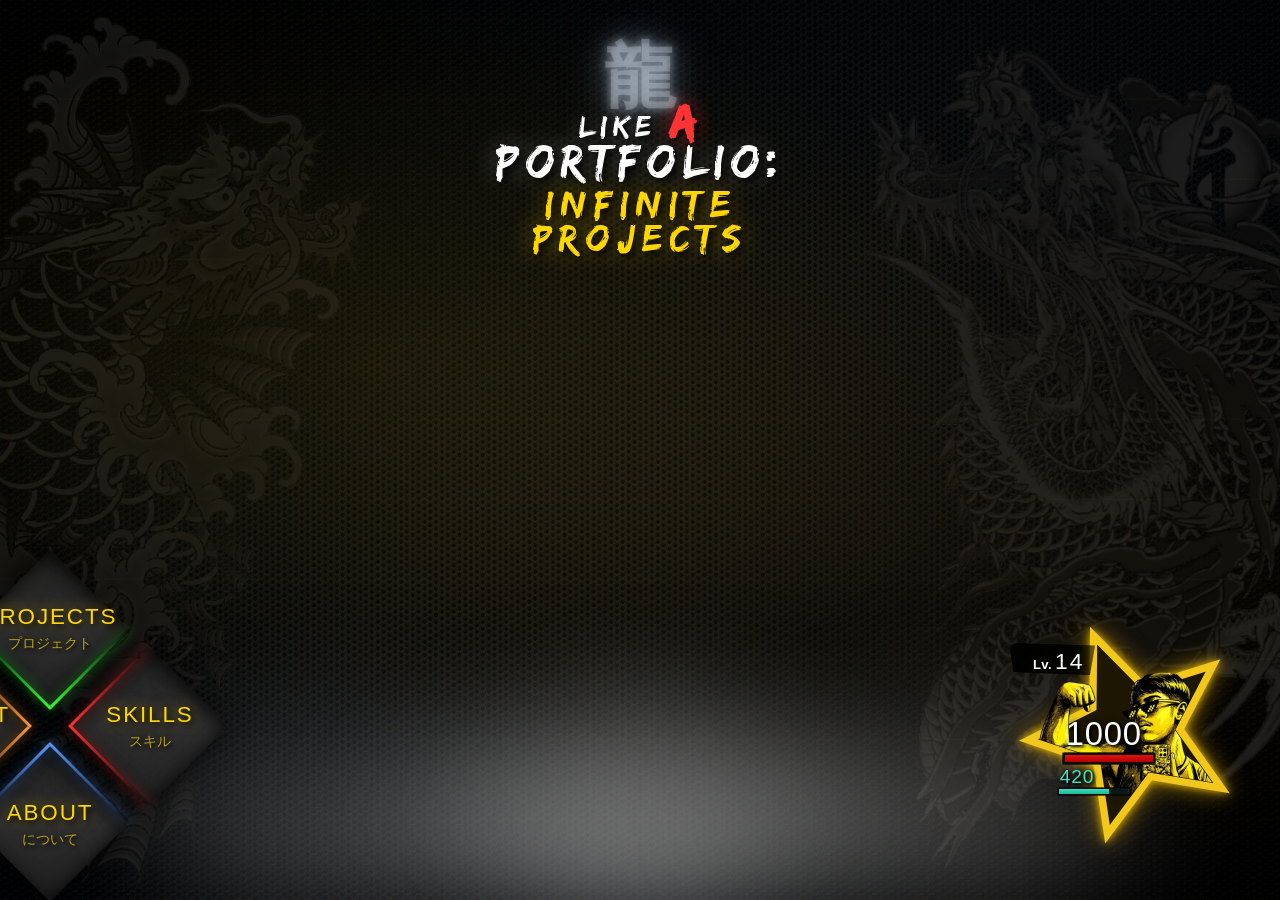
==== homepage.html @ d3d6e256 "added files via upload! mindblowing right?" ====
<!DOCTYPE html>
<html lang="en">
<head>
    <meta charset="UTF-8">
    <meta name="viewport" content="width=device-width, initial-scale=1.0">
    <title>Like A Portfolio: Infinite Projects</title>
    <link rel="stylesheet" href="style.css">
</head>
<body>
    <!-- Animated background elements -->
    <div class="bg-rays"></div>
    <div class="bg-pattern"></div>

    <!-- Subtle fog at the very bottom -->
    <div class="fog-container">
        <div class="fog fog-1"></div>
        <div class="fog fog-2"></div>
        <div class="fog fog-3"></div>
        <div class="fog fog-4"></div>
        <div class="fog fog-5"></div>
    </div>

    <!-- Sparks from top -->
    <div class="sparks-container">
        <div class="spark spark-1"></div>
        <div class="spark spark-2"></div>
        <div class="spark spark-3"></div>
        <div class="spark spark-4"></div>
        <div class="spark spark-5"></div>
        <div class="spark spark-6"></div>
        <div class="spark spark-7"></div>
        <div class="spark spark-8"></div>
    </div>

    <!-- Title at top center with kanji above -->
    <div class="game-title">
        <div class="title-kanji">龍</div>
        <div class="title-main">
            <div class="title-like-line">LIKE <span class="red-a">A</span></div>
            <span class="title-portfolio">PORTFOLIO:</span>
        </div>
        <div class="title-subtitle">
            <span class="title-infinite">INFINITE</span>
            <span class="title-projects">PROJECTS</span>
        </div>
    </div>

    <!-- Character Section - Bottom Right with HP above and MP below -->
    <div class="character-section">
        <!-- Star containing image with HP above and MP below -->
        <div class="character-star-frame">
            <!-- HP section - lower half of star -->
            <div class="hp-section">
                <div class="hp-value">1000</div>
                <div class="hp-bar">
                    <div class="hp-fill"></div>
                </div>
            </div>

            <!-- Black star with yellow glow -->
            <div class="star-bg">★</div>

            <!-- Level tag -->
            <div class="level-badge"><span class="lv">Lv.</span><span class="lv-num">14</span></div>

            <!-- Character image at center of star -->
            <div class="portrait">
                <img src="thegoat.png" alt="Character" class="character-image">
            </div>

            <!-- MP section - under HP -->
            <div class="mp-section">
                <div class="mp-value">420</div>
                <div class="mp-bar">
                    <div class="mp-fill"></div>
                </div>
            </div>
        </div>
    </div>

    <!-- Diamond Menu Buttons - Bottom Left -->
    <nav class="menu-buttons">
        <div class="diamond-grid">
            <!-- Top -->
            <div class="diamond-btn-wrapper top">
                <button class="diamond-btn" data-page="projects">
                    <div class="diamond-shape"></div>
                    <div class="btn-content">
                        <span class="btn-text-en">PROJECTS</span>
                        <span class="btn-text-jp">プロジェクト</span>
                    </div>
                </button>
            </div>

            <!-- Left -->
            <div class="diamond-btn-wrapper left">
                <button class="diamond-btn" data-page="contact">
                    <div class="diamond-shape"></div>
                    <div class="btn-content">
                        <span class="btn-text-en">CONTACT</span>
                        <span class="btn-text-jp">連絡</span>
                    </div>
                </button>
            </div>

            <!-- Right -->
            <div class="diamond-btn-wrapper right">
                <button class="diamond-btn" data-page="skills">
                    <div class="diamond-shape"></div>
                    <div class="btn-content">
                        <span class="btn-text-en">SKILLS</span>
                        <span class="btn-text-jp">スキル</span>
                    </div>
                </button>
            </div>

            <!-- Bottom -->
            <div class="diamond-btn-wrapper bottom">
                <button class="diamond-btn" data-page="about">
                    <div class="diamond-shape"></div>
                    <div class="btn-content">
                        <span class="btn-text-en">ABOUT</span>
                        <span class="btn-text-jp">について</span>
                    </div>
                </button>
            </div>
        </div>
    </nav>

    <script src="script.js"></script>
    <script src="nav.js"></script>
</body>
</html>
---- style.css ----
@font-face {
    font-family: 'Edo SZ';
    src: url('edosz.ttf') format('truetype');
    font-weight: normal;
    font-style: normal;
}

* {
    margin: 0;
    padding: 0;
    box-sizing: border-box;
}

body {
    font-family: 'Impact', sans-serif;
    background: #000000;
    min-height: 100vh;
    overflow: hidden;
    position: relative;
}

/* Dragon background - moved down */
body::before {
    content: '';
    position: fixed;
    top: 0;
    left: 0;
    width: 100vw;
    height: 100vh;
    background-image: url('dragonfish.jpg');
    background-size: cover; /* Ensures it fills the screen without squishing */
    background-position: center;
    background-repeat: no-repeat;
    opacity: 0.40;
    z-index: 0;
    pointer-events: none;
}

/* Background Effects */
.bg-rays {
    position: fixed;
    top: 0;
    left: 0;
    width: 100%;
    height: 100%;
    background:
        radial-gradient(ellipse at 30% 40%, rgba(255, 215, 0, 0.08) 0%, transparent 50%),
        radial-gradient(ellipse at 70% 60%, rgba(218, 165, 32, 0.06) 0%, transparent 50%);
    animation: subtleGlow 6s ease-in-out infinite;
    z-index: 0;
}

@keyframes subtleGlow {
    0%, 100% { opacity: 0.4; }
    50% { opacity: 0.7; }
}

.bg-pattern {
    position: fixed;
    top: 0;
    left: 0;
    width: 100%;
    height: 100%;
    background-image:
        repeating-linear-gradient(
            0deg,
            rgba(255, 215, 0, 0.02) 0px,
            transparent 2px,
            transparent 80px
        );
    pointer-events: none;
    z-index: 1;
}

/* Thicker fog at the very bottom */
.fog-container {
    position: fixed;
    bottom: 0;
    left: 0;
    width: 100%;
    height: 180px;
    pointer-events: none;
    z-index: 2;
    overflow: visible;
}

.fog {
    position: absolute;
    bottom: 0;
    width: 500px;
    height: 240px;
    background: radial-gradient(ellipse at center bottom, rgba(200, 200, 200, 0.36) 0%, rgba(180, 180, 180, 0.22) 40%, transparent 72%);
    border-radius: 50%;
    filter: blur(50px);
    animation: fogFloat 12s ease-in-out infinite;
}

.fog-1 {
    left: 5%;
    animation-delay: 0s;
    width: 550px;
}

.fog-2 {
    left: 25%;
    animation-delay: 2s;
    width: 500px;
}

.fog-3 {
    left: 50%;
    transform: translateX(-50%);
    animation-delay: 1s;
    width: 600px;
}

.fog-4 {
    right: 25%;
    animation-delay: 3s;
    width: 520px;
}

.fog-5 {
    right: 5%;
    animation-delay: 1.5s;
    width: 540px;
}

@keyframes fogFloat {
    0%, 100% {
        transform: translateX(0) translateY(0) scale(1);
        opacity: 0.75;
    }
    50% {
        transform: translateX(20px) translateY(-10px) scale(1.05);
        opacity: 0.95;
    }
}

/* Sparks from top */
.sparks-container {
    position: fixed;
    top: 0;
    left: 0;
    width: 100%;
    height: 100%;
    pointer-events: none;
    z-index: 3;
    overflow: hidden;
}

.spark {
    position: absolute;
    width: 3px;
    height: 3px;
    background: #FFD700;
    border-radius: 50%;
    box-shadow: 0 0 8px #FFD700, 0 0 12px #FFD700;
    animation: sparkFall 4s linear infinite;
    opacity: 0;
}

.spark-1 { left: 10%; animation-delay: 0s; }
.spark-2 { left: 25%; animation-delay: 0.5s; }
.spark-3 { left: 40%; animation-delay: 1s; }
.spark-4 { left: 55%; animation-delay: 1.5s; }
.spark-5 { left: 70%; animation-delay: 0.8s; }
.spark-6 { left: 85%; animation-delay: 1.2s; }
.spark-7 { left: 15%; animation-delay: 2s; }
.spark-8 { left: 90%; animation-delay: 2.5s; }

@keyframes sparkFall {
    0% {
        top: -20px;
        opacity: 1;
        transform: translateX(0);
    }
    100% {
        top: 100%;
        opacity: 0;
        transform: translateX(30px);
    }
}

/* Title - Top Center - Smaller size */
.game-title {
    position: fixed;
    top: 40px;
    left: 50%;
    transform: translateX(-50%);
    text-align: center;
    z-index: 10;
    display: flex;
    flex-direction: column;
    align-items: center;
}

.title-kanji {
    font-family: 'Edo SZ', 'Impact', sans-serif;
    font-size: 4.5rem;
    color: rgba(240, 248, 255, 0.24);
    text-shadow:
        0 0 10px rgba(220, 235, 255, 0.5),
        0 0 28px rgba(200, 225, 255, 0.35),
        0 0 60px rgba(180, 210, 255, 0.2);
    font-weight: 900;
    margin-bottom: -0.8rem;
    line-height: 1;
    animation: tubeFlicker 7s linear infinite;
}

/* Faint fluorescent-tube flicker: steady glow with a few quick stutters per cycle */
@keyframes tubeFlicker {
    0%, 30%, 32%, 36%, 68%, 70%, 72%, 100% {
        color: rgba(240, 248, 255, 0.24);
        text-shadow:
            0 0 10px rgba(220, 235, 255, 0.5),
            0 0 28px rgba(200, 225, 255, 0.35),
            0 0 60px rgba(180, 210, 255, 0.2);
    }
    31%, 33%, 69% {
        color: rgba(240, 248, 255, 0.08);
        text-shadow:
            0 0 3px rgba(220, 235, 255, 0.1),
            0 0 8px rgba(200, 225, 255, 0.05),
            0 0 16px rgba(180, 210, 255, 0.03);
    }
    34%, 71% {
        color: rgba(240, 248, 255, 0.16);
        text-shadow:
            0 0 6px rgba(220, 235, 255, 0.3),
            0 0 16px rgba(200, 225, 255, 0.2),
            0 0 32px rgba(180, 210, 255, 0.1);
    }
}

@media (prefers-reduced-motion: reduce) {
    .title-kanji {
        animation: none;
    }
}

.title-main {
    display: flex;
    flex-direction: column;
    align-items: center;
    position: relative;
    z-index: 1;
}

.title-like-line {
    font-family: 'Edo SZ', 'Impact', sans-serif;
    font-size: 2rem;
    font-weight: 400;
    color: #ffffff;
    letter-spacing: 0.3rem;
    text-shadow:
        3px 3px 6px rgba(0, 0, 0, 1),
        0 0 20px rgba(255, 255, 255, 0.3);
    text-transform: uppercase;
    line-height: 1;
}

/* The "A" in "LIKE A" - RED and BIGGER */
.title-like-line .red-a {
    color: #ff3333;
    font-size: 2.8rem;
    text-shadow:
        3px 3px 6px rgba(0, 0, 0, 1),
        0 0 20px rgba(255, 51, 51, 0.6);
    font-weight: 900;
}

.title-portfolio {
    font-family: 'Edo SZ', 'Impact', sans-serif;
    font-size: 3rem;
    font-weight: 400;
    color: #ffffff;
    letter-spacing: 0.35rem;
    text-shadow:
        4px 4px 8px rgba(0, 0, 0, 1),
        0 0 25px rgba(255, 255, 255, 0.3);
    text-transform: uppercase;
    line-height: 0.85;
    margin-top: -0.2rem;
}

.title-subtitle {
    display: flex;
    flex-direction: column;
    align-items: center;
    margin-top: 0.3rem;
    position: relative;
    z-index: 1;
}

/* INFINITE PROJECTS in yellow */
.title-infinite,
.title-projects {
    font-family: 'Edo SZ', 'Impact', sans-serif;
    font-size: 2.5rem;
    font-weight: 400;
    color: #FFD700;
    letter-spacing: 0.4rem;
    text-shadow:
        4px 4px 8px rgba(0, 0, 0, 1),
        0 0 25px rgba(255, 215, 0, 0.5);
    text-transform: uppercase;
    line-height: 0.85;
}

/* Character Section - Bottom Right */
.character-section {
    position: fixed;
    bottom: 50px;   /* raise / lower the whole star + portrait with this one number */
    right: 60px;
    z-index: 5;
}

/* Star frame. Everything inside is positioned in % of this box (or scales with --s), so it
   resizes as one unit. The star itself spans roughly x 8-92%, y 7-93% of the frame. */
.character-star-frame {
    --s: 1;      /* overall size of the star + everything on it (1 = 230px) */
    --hp-h: max(8px, calc(11px * var(--s)));
    --mp-h: max(5px, calc(6.5px * var(--s)));
    width: calc(230px * var(--s));
    height: calc(230px * var(--s));
    position: relative;
    z-index: 1;
}

/* Star: tilted ~22deg counter-clockwise like the reference, drawn as an SVG with a real stroke
   (uniform gold outline, dark fill). Glow is a drop-shadow. font-size:0 hides the ★ in the HTML. */
.star-bg {
    position: absolute;
    inset: 0;
    font-size: 0;
    color: transparent;
    z-index: 0;
    background: url("data:image/svg+xml,%3Csvg xmlns='http://www.w3.org/2000/svg' viewBox='0 0 100 100'%3E%3Cpolygon points='36.35,6.82 58.36,29.15 88.27,19.76 73.83,47.59 92,73.14 61.07,68.01 42.39,93.18 37.71,62.18 8,52.19 36.03,38.17' fill='%230d0904' fill-opacity='0.92' stroke='%23f2c81c' stroke-width='3.2' stroke-linejoin='miter' stroke-miterlimit='10'/%3E%3C/svg%3E") center / 100% 100% no-repeat;
    filter:
        drop-shadow(0 0 4px rgba(255, 204, 0, 0.9))
        drop-shadow(0 0 12px rgba(255, 190, 0, 0.5));
}

/* Portrait window. It covers the whole star frame and is cut to the star's lower outline
   (the polygon follows the star's edge, pulled in a touch so the gold outline stays visible),
   but it is OPEN AT THE TOP - so the head / fist can rise above the star like in the reference.
   To tweak the cut, edit the percentages in clip-path (x% y%, frame-relative). */
.portrait {
    position: absolute;
    inset: 0;
    z-index: 2;
    clip-path: polygon(12.94% -40%, 84.48% -40%, 84.48% 22.94%, 71.61% 47.75%, 87.8% 70.52%, 60.24% 65.95%, 43.59% 88.38%, 39.42% 60.75%, 12.94% 51.85%);
}

/* The character image itself is a transparent cutout. Move/resize it with left, top and width -
   the height follows the image's own shape. */
.character-image {
    position: absolute;
    left: 12%;
    top: 17%;
    width: 88%;
    height: auto;
}

/* Level tag - dark brush-stroke banner just off the star's upper-left (clear of the fist) */
.level-badge {
    position: absolute;
    left: 0%;
    top: 10%;
    width: 37%;
    height: 14%;
    min-height: calc(24px * var(--s));
    display: flex;
    align-items: baseline;
    justify-content: flex-start;
    gap: 3px;
    padding: calc(5px * var(--s)) 0 0 10%;
    background: linear-gradient(to right, rgba(0, 0, 0, 0.92) 0%, rgba(0, 0, 0, 0.88) 75%, rgba(0, 0, 0, 0.55) 100%);
    clip-path: polygon(0 14%, 6% 0, 100% 8%, 94% 100%, 4% 90%);
    color: #ffffff;
    font-family: 'Segoe UI', Arial, sans-serif;
    z-index: 3;
}

.level-badge .lv {
    font-size: calc(0.82rem * var(--s));
    font-weight: 800;
    letter-spacing: 0.02rem;
}

.level-badge .lv-num {
    font-size: calc(1.42rem * var(--s));
    font-weight: 300;
    letter-spacing: calc(0.14rem * var(--s));
}

/* HP section - left-aligned column in the star's lower half */
.hp-section {
    position: absolute;
    left: 22.9%;
    bottom: calc(100% - 57.8% - var(--hp-h));
    width: 40%;
    z-index: 3;
    display: flex;
    flex-direction: column;
    align-items: flex-start;
}

/* HP value - big white number over the star's lower body */
.hp-value {
    font-family: 'Impact', sans-serif;
    font-size: calc(2.05rem * var(--s));
    line-height: 1;
    color: #ffffff;
    text-shadow: 2px 2px 3px rgba(0, 0, 0, 1), 0 0 6px rgba(0, 0, 0, 0.9);
    letter-spacing: 0.05rem;
    padding-left: 3px;
    margin-bottom: 2px;
}

/* HP bar - flat red, gray track, dark outline */
.hp-bar {
    width: 100%;
    height: var(--hp-h);
    background: #55575a;
    border: 2px solid #0b0b0b;
    border-radius: 1px;
    position: relative;
    overflow: hidden;
    box-shadow: 0 0 0 1px rgba(0, 0, 0, 0.6);
}

.hp-fill {
    position: absolute;
    top: 0;
    left: 0;
    height: 100%;
    width: 100%;
    background: linear-gradient(to bottom, #e01212 0%, #b40000 100%);
}

/* MP section - directly under the HP bar */
.mp-section {
    position: absolute;
    left: 20.8%;
    top: calc(57.8% + var(--hp-h) + 3px);
    width: 32%;
    z-index: 3;
    display: flex;
    flex-direction: column;
    align-items: flex-start;
    gap: 2px;
}

/* MP value - teal */
.mp-value {
    font-family: 'Impact', sans-serif;
    font-size: calc(1.2rem * var(--s));
    line-height: 1;
    color: #3fe3c3;
    text-shadow: 2px 2px 3px rgba(0, 0, 0, 1), 0 0 5px rgba(0, 0, 0, 0.9);
    letter-spacing: 0.05rem;
    padding-left: 2px;
}

/* MP bar - teal, thin */
.mp-bar {
    width: 100%;
    height: var(--mp-h);
    background: rgba(10, 30, 28, 0.85);
    border: 1px solid #0b0b0b;
    border-radius: 1px;
    position: relative;
    overflow: hidden;
    box-shadow: 0 0 0 1px rgba(0, 0, 0, 0.6);
}

.mp-fill {
    position: absolute;
    top: 0;
    left: 0;
    height: 100%;
    width: 70%;
    background: linear-gradient(to bottom, #35dcbc 0%, #21b79c 100%);
}

/* Diamond Buttons - moved more to the left, TWO gradient borders per button */
.menu-buttons {
    position: fixed;
    bottom: 20%;
    left: 50%;
    transform: translateX(-50%) translateY(20%);
    z-index: 5;
}

.diamond-grid {
    position: relative;
    width: 360px;
    height: 360px;
}

/* The wrapper and button boxes are squares, so neighbouring boxes overlap near the middle.
   pointer-events: none on them + auto on .diamond-shape means only the diamond itself is clickable. */
.diamond-btn-wrapper {
    position: absolute;
    pointer-events: none;
}

.diamond-btn-wrapper:hover {
    z-index: 2;
}

.diamond-btn-wrapper.top {
    top: 0;
    left: 50%;
    transform: translateX(-50%);
}

.diamond-btn-wrapper.left {
    top: 50%;
    left: 0;
    transform: translateY(-50%);
}

.diamond-btn-wrapper.right {
    top: 50%;
    right: 0;
    transform: translateY(-50%);
}

.diamond-btn-wrapper.bottom {
    bottom: 0;
    left: 50%;
    transform: translateX(-50%);
}

.diamond-btn {
    position: relative;
    width: 150px;
    height: 150px;
    background: transparent;
    border: none;
    padding: 0;
    pointer-events: none;
}

/* Base diamond - using ::after and ::before for two gradient borders */
.diamond-shape {
    position: absolute;
    top: 50%;
    left: 50%;
    transform: translate(-50%, -50%) rotate(45deg);
    width: 120px;
    height: 120px;
    background: linear-gradient(135deg,
        rgba(35, 35, 35, 0.85) 0%,
        rgba(50, 50, 50, 0.90) 50%,
        rgba(35, 35, 35, 0.85) 100%
    );
    box-shadow:
        inset 0 4px 20px rgba(0, 0, 0, 0.8),
        0 6px 25px rgba(0, 0, 0, 0.7);
    transition: all 0.3s ease;
    border: none;
    pointer-events: auto;
    cursor: pointer;
}

/* Top button - GREEN, bottom vertex faces center: BOTTOM + RIGHT edges (pre-rotation), bright at bottom-right corner */
.diamond-btn-wrapper.top .diamond-shape::after {
    content: '';
    position: absolute;
    bottom: -3px;
    left: 0;
    width: calc(100% + 3px);
    height: 3px;
    background: linear-gradient(to left, #33ff33 0%, rgba(51, 255, 51, 0.5) 50%, transparent 100%);
    box-shadow: 0 0 12px rgba(51, 255, 51, 0.6);
}

.diamond-btn-wrapper.top .diamond-shape::before {
    content: '';
    position: absolute;
    right: -3px;
    top: 0;
    width: 3px;
    height: 100%;
    background: linear-gradient(to top, #33ff33 0%, rgba(51, 255, 51, 0.5) 50%, transparent 100%);
    box-shadow: 0 0 12px rgba(51, 255, 51, 0.6);
}

/* Left button - ORANGE, right vertex faces center: RIGHT + TOP edges (pre-rotation), bright at top-right corner */
.diamond-btn-wrapper.left .diamond-shape::after {
    content: '';
    position: absolute;
    right: -3px;
    top: 0;
    width: 3px;
    height: 100%;
    background: linear-gradient(to bottom, #ff9933 0%, rgba(255, 153, 51, 0.5) 50%, transparent 100%);
    box-shadow: 0 0 12px rgba(255, 153, 51, 0.6);
}

.diamond-btn-wrapper.left .diamond-shape::before {
    content: '';
    position: absolute;
    top: -3px;
    left: 0;
    width: calc(100% + 3px);
    height: 3px;
    background: linear-gradient(to left, #ff9933 0%, rgba(255, 153, 51, 0.5) 50%, transparent 100%);
    box-shadow: 0 0 12px rgba(255, 153, 51, 0.6);
}

/* Right button - RED, left vertex faces center: LEFT + BOTTOM edges (pre-rotation), bright at bottom-left corner */
.diamond-btn-wrapper.right .diamond-shape::after {
    content: '';
    position: absolute;
    left: -3px;
    top: 0;
    width: 3px;
    height: 100%;
    background: linear-gradient(to top, #ff3333 0%, rgba(255, 51, 51, 0.5) 50%, transparent 100%);
    box-shadow: 0 0 12px rgba(255, 51, 51, 0.6);
}

.diamond-btn-wrapper.right .diamond-shape::before {
    content: '';
    position: absolute;
    bottom: -3px;
    left: -3px;
    width: calc(100% + 3px);
    height: 3px;
    background: linear-gradient(to right, #ff3333 0%, rgba(255, 51, 51, 0.5) 50%, transparent 100%);
    box-shadow: 0 0 12px rgba(255, 51, 51, 0.6);
}

/* Bottom button - BLUE, top vertex faces center: TOP + LEFT edges (pre-rotation), bright at top-left corner */
.diamond-btn-wrapper.bottom .diamond-shape::after {
    content: '';
    position: absolute;
    top: -3px;
    left: -3px;
    width: calc(100% + 3px);
    height: 3px;
    background: linear-gradient(to right, #5599ff 0%, rgba(85, 153, 255, 0.5) 50%, transparent 100%);
    box-shadow: 0 0 12px rgba(85, 153, 255, 0.6);
}

.diamond-btn-wrapper.bottom .diamond-shape::before {
    content: '';
    position: absolute;
    left: -3px;
    top: 0;
    width: 3px;
    height: 100%;
    background: linear-gradient(to bottom, #5599ff 0%, rgba(85, 153, 255, 0.5) 50%, transparent 100%);
    box-shadow: 0 0 12px rgba(85, 153, 255, 0.6);
}

.btn-content {
    position: absolute;
    top: 50%;
    left: 50%;
    transform: translate(-50%, -50%);
    display: flex;
    flex-direction: column;
    align-items: center;
    gap: 0.3rem;
    z-index: 2;
}

.btn-text-en {
    font-family: 'Impact', sans-serif;
    font-size: 1.4rem;
    color: #FFD700;
    text-shadow:
        3px 3px 6px rgba(0, 0, 0, 1),
        0 0 15px rgba(255, 215, 0, 0.5);
    letter-spacing: 0.12rem;
    text-transform: uppercase;
    transition: all 0.3s ease;
}

.btn-text-jp {
    font-family: sans-serif;
    font-size: 0.85rem;
    color: rgba(255, 215, 0, 0.7);
    text-shadow: 2px 2px 4px rgba(0, 0, 0, 1);
    transition: all 0.3s ease;
}

.diamond-btn:hover .diamond-shape {
    box-shadow:
        0 0 40px rgba(255, 215, 0, 0.9),
        inset 0 4px 25px rgba(0, 0, 0, 0.9),
        0 8px 30px rgba(0, 0, 0, 0.8);
    transform: translate(-50%, -50%) rotate(45deg) scale(1.1);
}

.diamond-btn:hover .diamond-shape::after,
.diamond-btn:hover .diamond-shape::before {
    box-shadow: 0 0 20px rgba(255, 215, 0, 0.9);
}

.diamond-btn:hover .btn-text-en {
    color: #FFED4E;
    text-shadow:
        0 0 25px rgba(255, 237, 78, 1),
        3px 3px 6px rgba(0, 0, 0, 1);
}

.diamond-btn:hover .btn-text-jp {
    color: #FFD700;
    text-shadow:
        0 0 15px rgba(255, 215, 0, 0.8),
        2px 2px 4px rgba(0, 0, 0, 1);
}

.diamond-btn:focus-visible .diamond-shape {
    box-shadow:
        0 0 0 3px rgba(255, 215, 0, 0.9),
        0 0 30px rgba(255, 215, 0, 0.7),
        inset 0 4px 20px rgba(0, 0, 0, 0.8);
}

.diamond-btn:active {
    transform: scale(0.95);
}

/* Responsive Design */
@media (max-width: 1400px) {
    .menu-buttons {
        left: 50px;
        bottom: 70px;
    }

    .diamond-grid {
        width: 340px;
        height: 340px;
    }

    .diamond-btn {
        width: 140px;
        height: 140px;
    }

    .diamond-shape {
        width: 110px;
        height: 110px;
    }

    .character-section {
        right: 40px;
    }
}

@media (max-width: 1024px) {
    .menu-buttons {
        left: 40px;
        bottom: 60px;
    }

    .diamond-grid {
        width: 300px;
        height: 300px;
    }

    .diamond-btn {
        width: 120px;
        height: 120px;
    }

    .diamond-shape {
        width: 95px;
        height: 95px;
    }

    .btn-text-en {
        font-size: 1.2rem;
    }

    .btn-text-jp {
        font-size: 0.75rem;
    }

    .character-section {
        right: 30px;
        bottom: 100px;
    }

    .character-star-frame {
        --s: 0.77;
    }
}

@media (max-width: 768px) {
    .menu-buttons {
        left: 50%;
        transform: translateX(-50%);
        bottom: 60px;
    }

    .diamond-grid {
        width: 280px;
        height: 280px;
    }

    .diamond-btn {
        width: 110px;
        height: 110px;
    }

    .diamond-shape {
        width: 85px;
        height: 85px;
    }

    .btn-text-en {
        font-size: 1rem;
    }

    .btn-text-jp {
        font-size: 0.7rem;
    }
}
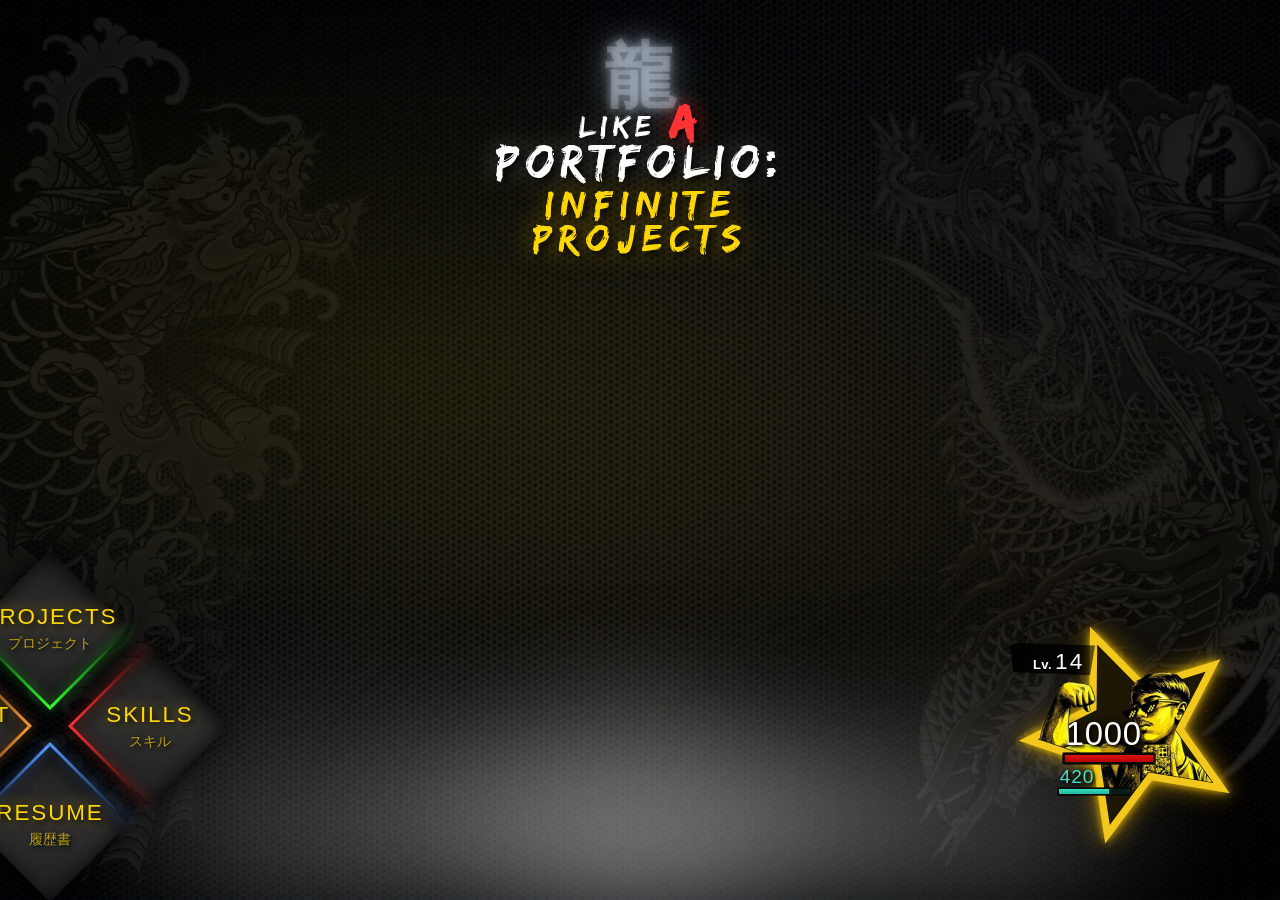
==== commit ffde4164: "Changing the whole structure to be more robust" ====
--- a/homepage.html
+++ b/homepage.html
@@ -4,7 +4,7 @@
     <meta charset="UTF-8">
     <meta name="viewport" content="width=device-width, initial-scale=1.0">
     <title>Like A Portfolio: Infinite Projects</title>
-    <link rel="stylesheet" href="style.css">
+    <link rel="stylesheet" href="css/style.css">
 </head>
 <body>
     <!-- Animated background elements -->
@@ -65,7 +65,7 @@
 
             <!-- Character image at center of star -->
             <div class="portrait">
-                <img src="thegoat.png" alt="Character" class="character-image">
+                <img src="images/thegoat.png" alt="Character" class="character-image">
             </div>
 
             <!-- MP section - under HP -->
@@ -116,18 +116,18 @@
 
             <!-- Bottom -->
             <div class="diamond-btn-wrapper bottom">
-                <button class="diamond-btn" data-page="about">
+                <button class="diamond-btn" data-page="resume">
                     <div class="diamond-shape"></div>
                     <div class="btn-content">
-                        <span class="btn-text-en">ABOUT</span>
-                        <span class="btn-text-jp">について</span>
+                        <span class="btn-text-en">RESUME</span>
+                        <span class="btn-text-jp">履歴書</span>
                     </div>
                 </button>
             </div>
         </div>
     </nav>
 
-    <script src="script.js"></script>
-    <script src="nav.js"></script>
+    <script src="js/script.js"></script>
+    <script src="js/nav.js"></script>
 </body>
 </html>
--- a/css/style.css
+++ b/css/style.css
@@ -0,0 +1,828 @@
+@font-face {
+    font-family: 'Edo SZ';
+    src: url('../assets/edosz.ttf') format('truetype');
+    font-weight: normal;
+    font-style: normal;
+}
+
+* {
+    margin: 0;
+    padding: 0;
+    box-sizing: border-box;
+}
+
+body {
+    font-family: 'Impact', sans-serif;
+    background: #000000;
+    min-height: 100vh;
+    overflow: hidden;
+    position: relative;
+}
+
+/* Dragon background - moved down */
+body::before {
+    content: '';
+    position: fixed;
+    top: 0;
+    left: 0;
+    width: 100vw;
+    height: 100vh;
+    background-image: url('../images/dragonfish.jpg');
+    background-size: cover; /* Ensures it fills the screen without squishing */
+    background-position: center;
+    background-repeat: no-repeat;
+    opacity: 0.40;
+    z-index: 0;
+    pointer-events: none;
+}
+
+/* Background Effects */
+.bg-rays {
+    position: fixed;
+    top: 0;
+    left: 0;
+    width: 100%;
+    height: 100%;
+    background:
+        radial-gradient(ellipse at 30% 40%, rgba(255, 215, 0, 0.08) 0%, transparent 50%),
+        radial-gradient(ellipse at 70% 60%, rgba(218, 165, 32, 0.06) 0%, transparent 50%);
+    animation: subtleGlow 6s ease-in-out infinite;
+    z-index: 0;
+}
+
+@keyframes subtleGlow {
+    0%, 100% { opacity: 0.4; }
+    50% { opacity: 0.7; }
+}
+
+.bg-pattern {
+    position: fixed;
+    top: 0;
+    left: 0;
+    width: 100%;
+    height: 100%;
+    background-image:
+        repeating-linear-gradient(
+            0deg,
+            rgba(255, 215, 0, 0.02) 0px,
+            transparent 2px,
+            transparent 80px
+        );
+    pointer-events: none;
+    z-index: 1;
+}
+
+/* Thicker fog at the very bottom */
+.fog-container {
+    position: fixed;
+    bottom: 0;
+    left: 0;
+    width: 100%;
+    height: 180px;
+    pointer-events: none;
+    z-index: 2;
+    overflow: visible;
+}
+
+.fog {
+    position: absolute;
+    bottom: 0;
+    width: 500px;
+    height: 240px;
+    background: radial-gradient(ellipse at center bottom, rgba(200, 200, 200, 0.36) 0%, rgba(180, 180, 180, 0.22) 40%, transparent 72%);
+    border-radius: 50%;
+    filter: blur(50px);
+    animation: fogFloat 12s ease-in-out infinite;
+}
+
+.fog-1 {
+    left: 5%;
+    animation-delay: 0s;
+    width: 550px;
+}
+
+.fog-2 {
+    left: 25%;
+    animation-delay: 2s;
+    width: 500px;
+}
+
+.fog-3 {
+    left: 50%;
+    transform: translateX(-50%);
+    animation-delay: 1s;
+    width: 600px;
+}
+
+.fog-4 {
+    right: 25%;
+    animation-delay: 3s;
+    width: 520px;
+}
+
+.fog-5 {
+    right: 5%;
+    animation-delay: 1.5s;
+    width: 540px;
+}
+
+@keyframes fogFloat {
+    0%, 100% {
+        transform: translateX(0) translateY(0) scale(1);
+        opacity: 0.75;
+    }
+    50% {
+        transform: translateX(20px) translateY(-10px) scale(1.05);
+        opacity: 0.95;
+    }
+}
+
+/* Sparks from top */
+.sparks-container {
+    position: fixed;
+    top: 0;
+    left: 0;
+    width: 100%;
+    height: 100%;
+    pointer-events: none;
+    z-index: 3;
+    overflow: hidden;
+}
+
+.spark {
+    position: absolute;
+    width: 3px;
+    height: 3px;
+    background: #FFD700;
+    border-radius: 50%;
+    box-shadow: 0 0 8px #FFD700, 0 0 12px #FFD700;
+    animation: sparkFall 4s linear infinite;
+    opacity: 0;
+}
+
+.spark-1 { left: 10%; animation-delay: 0s; }
+.spark-2 { left: 25%; animation-delay: 0.5s; }
+.spark-3 { left: 40%; animation-delay: 1s; }
+.spark-4 { left: 55%; animation-delay: 1.5s; }
+.spark-5 { left: 70%; animation-delay: 0.8s; }
+.spark-6 { left: 85%; animation-delay: 1.2s; }
+.spark-7 { left: 15%; animation-delay: 2s; }
+.spark-8 { left: 90%; animation-delay: 2.5s; }
+
+@keyframes sparkFall {
+    0% {
+        top: -20px;
+        opacity: 1;
+        transform: translateX(0);
+    }
+    100% {
+        top: 100%;
+        opacity: 0;
+        transform: translateX(30px);
+    }
+}
+
+/* Title - Top Center - Smaller size */
+.game-title {
+    position: fixed;
+    top: 40px;
+    left: 50%;
+    transform: translateX(-50%);
+    text-align: center;
+    z-index: 10;
+    display: flex;
+    flex-direction: column;
+    align-items: center;
+}
+
+.title-kanji {
+    font-family: 'Edo SZ', 'Impact', sans-serif;
+    font-size: 4.5rem;
+    color: rgba(240, 248, 255, 0.24);
+    text-shadow:
+        0 0 10px rgba(220, 235, 255, 0.5),
+        0 0 28px rgba(200, 225, 255, 0.35),
+        0 0 60px rgba(180, 210, 255, 0.2);
+    font-weight: 900;
+    margin-bottom: -0.8rem;
+    line-height: 1;
+    animation: tubeFlicker 7s linear infinite;
+}
+
+/* Faint fluorescent-tube flicker: steady glow with a few quick stutters per cycle */
+@keyframes tubeFlicker {
+    0%, 30%, 32%, 36%, 68%, 70%, 72%, 100% {
+        color: rgba(240, 248, 255, 0.24);
+        text-shadow:
+            0 0 10px rgba(220, 235, 255, 0.5),
+            0 0 28px rgba(200, 225, 255, 0.35),
+            0 0 60px rgba(180, 210, 255, 0.2);
+    }
+    31%, 33%, 69% {
+        color: rgba(240, 248, 255, 0.08);
+        text-shadow:
+            0 0 3px rgba(220, 235, 255, 0.1),
+            0 0 8px rgba(200, 225, 255, 0.05),
+            0 0 16px rgba(180, 210, 255, 0.03);
+    }
+    34%, 71% {
+        color: rgba(240, 248, 255, 0.16);
+        text-shadow:
+            0 0 6px rgba(220, 235, 255, 0.3),
+            0 0 16px rgba(200, 225, 255, 0.2),
+            0 0 32px rgba(180, 210, 255, 0.1);
+    }
+}
+
+@media (prefers-reduced-motion: reduce) {
+    .title-kanji {
+        animation: none;
+    }
+}
+
+.title-main {
+    display: flex;
+    flex-direction: column;
+    align-items: center;
+    position: relative;
+    z-index: 1;
+}
+
+.title-like-line {
+    font-family: 'Edo SZ', 'Impact', sans-serif;
+    font-size: 2rem;
+    font-weight: 400;
+    color: #ffffff;
+    letter-spacing: 0.3rem;
+    text-shadow:
+        3px 3px 6px rgba(0, 0, 0, 1),
+        0 0 20px rgba(255, 255, 255, 0.3);
+    text-transform: uppercase;
+    line-height: 1;
+}
+
+/* The "A" in "LIKE A" - RED and BIGGER */
+.title-like-line .red-a {
+    color: #ff3333;
+    font-size: 2.8rem;
+    text-shadow:
+        3px 3px 6px rgba(0, 0, 0, 1),
+        0 0 20px rgba(255, 51, 51, 0.6);
+    font-weight: 900;
+}
+
+.title-portfolio {
+    font-family: 'Edo SZ', 'Impact', sans-serif;
+    font-size: 3rem;
+    font-weight: 400;
+    color: #ffffff;
+    letter-spacing: 0.35rem;
+    text-shadow:
+        4px 4px 8px rgba(0, 0, 0, 1),
+        0 0 25px rgba(255, 255, 255, 0.3);
+    text-transform: uppercase;
+    line-height: 0.85;
+    margin-top: -0.2rem;
+}
+
+.title-subtitle {
+    display: flex;
+    flex-direction: column;
+    align-items: center;
+    margin-top: 0.3rem;
+    position: relative;
+    z-index: 1;
+}
+
+/* INFINITE PROJECTS in yellow */
+.title-infinite,
+.title-projects {
+    font-family: 'Edo SZ', 'Impact', sans-serif;
+    font-size: 2.5rem;
+    font-weight: 400;
+    color: #FFD700;
+    letter-spacing: 0.4rem;
+    text-shadow:
+        4px 4px 8px rgba(0, 0, 0, 1),
+        0 0 25px rgba(255, 215, 0, 0.5);
+    text-transform: uppercase;
+    line-height: 0.85;
+}
+
+/* Character Section - Bottom Right */
+.character-section {
+    position: fixed;
+    bottom: 50px;   /* raise / lower the whole star + portrait with this one number */
+    right: 60px;
+    z-index: 5;
+}
+
+/* Star frame. Everything inside is positioned in % of this box (or scales with --s), so it
+   resizes as one unit. The star itself spans roughly x 8-92%, y 7-93% of the frame. */
+.character-star-frame {
+    --s: 1;      /* overall size of the star + everything on it (1 = 230px) */
+    --hp-h: max(8px, calc(11px * var(--s)));
+    --mp-h: max(5px, calc(6.5px * var(--s)));
+    width: calc(230px * var(--s));
+    height: calc(230px * var(--s));
+    position: relative;
+    z-index: 1;
+}
+
+/* Star: tilted ~22deg counter-clockwise like the reference, drawn as an SVG with a real stroke
+   (uniform gold outline, dark fill). Glow is a drop-shadow. font-size:0 hides the ★ in the HTML. */
+.star-bg {
+    position: absolute;
+    inset: 0;
+    font-size: 0;
+    color: transparent;
+    z-index: 0;
+    background: url("data:image/svg+xml,%3Csvg xmlns='http://www.w3.org/2000/svg' viewBox='0 0 100 100'%3E%3Cpolygon points='36.35,6.82 58.36,29.15 88.27,19.76 73.83,47.59 92,73.14 61.07,68.01 42.39,93.18 37.71,62.18 8,52.19 36.03,38.17' fill='%230d0904' fill-opacity='0.92' stroke='%23f2c81c' stroke-width='3.2' stroke-linejoin='miter' stroke-miterlimit='10'/%3E%3C/svg%3E") center / 100% 100% no-repeat;
+    filter:
+        drop-shadow(0 0 4px rgba(255, 204, 0, 0.9))
+        drop-shadow(0 0 12px rgba(255, 190, 0, 0.5));
+}
+
+/* Portrait window. It covers the whole star frame and is cut to the star's lower outline
+   (the polygon follows the star's edge, pulled in a touch so the gold outline stays visible),
+   but it is OPEN AT THE TOP - so the head / fist can rise above the star like in the reference.
+   To tweak the cut, edit the percentages in clip-path (x% y%, frame-relative). */
+.portrait {
+    position: absolute;
+    inset: 0;
+    z-index: 2;
+    clip-path: polygon(12.94% -40%, 84.48% -40%, 84.48% 22.94%, 71.61% 47.75%, 87.8% 70.52%, 60.24% 65.95%, 43.59% 88.38%, 39.42% 60.75%, 12.94% 51.85%);
+}
+
+/* The character image itself is a transparent cutout. Move/resize it with left, top and width -
+   the height follows the image's own shape. */
+.character-image {
+    position: absolute;
+    left: 12%;
+    top: 17%;
+    width: 88%;
+    height: auto;
+}
+
+/* Level tag - dark brush-stroke banner just off the star's upper-left (clear of the fist) */
+.level-badge {
+    position: absolute;
+    left: 0%;
+    top: 10%;
+    width: 37%;
+    height: 14%;
+    min-height: calc(24px * var(--s));
+    display: flex;
+    align-items: baseline;
+    justify-content: flex-start;
+    gap: 3px;
+    padding: calc(5px * var(--s)) 0 0 10%;
+    background: linear-gradient(to right, rgba(0, 0, 0, 0.92) 0%, rgba(0, 0, 0, 0.88) 75%, rgba(0, 0, 0, 0.55) 100%);
+    clip-path: polygon(0 14%, 6% 0, 100% 8%, 94% 100%, 4% 90%);
+    color: #ffffff;
+    font-family: 'Segoe UI', Arial, sans-serif;
+    z-index: 3;
+}
+
+.level-badge .lv {
+    font-size: calc(0.82rem * var(--s));
+    font-weight: 800;
+    letter-spacing: 0.02rem;
+}
+
+.level-badge .lv-num {
+    font-size: calc(1.42rem * var(--s));
+    font-weight: 300;
+    letter-spacing: calc(0.14rem * var(--s));
+}
+
+/* HP section - left-aligned column in the star's lower half */
+.hp-section {
+    position: absolute;
+    left: 22.9%;
+    bottom: calc(100% - 57.8% - var(--hp-h));
+    width: 40%;
+    z-index: 3;
+    display: flex;
+    flex-direction: column;
+    align-items: flex-start;
+}
+
+/* HP value - big white number over the star's lower body */
+.hp-value {
+    font-family: 'Impact', sans-serif;
+    font-size: calc(2.05rem * var(--s));
+    line-height: 1;
+    color: #ffffff;
+    text-shadow: 2px 2px 3px rgba(0, 0, 0, 1), 0 0 6px rgba(0, 0, 0, 0.9);
+    letter-spacing: 0.05rem;
+    padding-left: 3px;
+    margin-bottom: 2px;
+}
+
+/* HP bar - flat red, gray track, dark outline */
+.hp-bar {
+    width: 100%;
+    height: var(--hp-h);
+    background: #55575a;
+    border: 2px solid #0b0b0b;
+    border-radius: 1px;
+    position: relative;
+    overflow: hidden;
+    box-shadow: 0 0 0 1px rgba(0, 0, 0, 0.6);
+}
+
+.hp-fill {
+    position: absolute;
+    top: 0;
+    left: 0;
+    height: 100%;
+    width: 100%;
+    background: linear-gradient(to bottom, #e01212 0%, #b40000 100%);
+}
+
+/* MP section - directly under the HP bar */
+.mp-section {
+    position: absolute;
+    left: 20.8%;
+    top: calc(57.8% + var(--hp-h) + 3px);
+    width: 32%;
+    z-index: 3;
+    display: flex;
+    flex-direction: column;
+    align-items: flex-start;
+    gap: 2px;
+}
+
+/* MP value - teal */
+.mp-value {
+    font-family: 'Impact', sans-serif;
+    font-size: calc(1.2rem * var(--s));
+    line-height: 1;
+    color: #3fe3c3;
+    text-shadow: 2px 2px 3px rgba(0, 0, 0, 1), 0 0 5px rgba(0, 0, 0, 0.9);
+    letter-spacing: 0.05rem;
+    padding-left: 2px;
+}
+
+/* MP bar - teal, thin */
+.mp-bar {
+    width: 100%;
+    height: var(--mp-h);
+    background: rgba(10, 30, 28, 0.85);
+    border: 1px solid #0b0b0b;
+    border-radius: 1px;
+    position: relative;
+    overflow: hidden;
+    box-shadow: 0 0 0 1px rgba(0, 0, 0, 0.6);
+}
+
+.mp-fill {
+    position: absolute;
+    top: 0;
+    left: 0;
+    height: 100%;
+    width: 70%;
+    background: linear-gradient(to bottom, #35dcbc 0%, #21b79c 100%);
+}
+
+/* Diamond Buttons - moved more to the left, TWO gradient borders per button */
+.menu-buttons {
+    position: fixed;
+    bottom: 20%;
+    left: 50%;
+    transform: translateX(-50%) translateY(20%);
+    z-index: 5;
+}
+
+.diamond-grid {
+    position: relative;
+    width: 360px;
+    height: 360px;
+}
+
+/* The wrapper and button boxes are squares, so neighbouring boxes overlap near the middle.
+   pointer-events: none on them + auto on .diamond-shape means only the diamond itself is clickable. */
+.diamond-btn-wrapper {
+    position: absolute;
+    pointer-events: none;
+}
+
+.diamond-btn-wrapper:hover {
+    z-index: 2;
+}
+
+.diamond-btn-wrapper.top {
+    top: 0;
+    left: 50%;
+    transform: translateX(-50%);
+}
+
+.diamond-btn-wrapper.left {
+    top: 50%;
+    left: 0;
+    transform: translateY(-50%);
+}
+
+.diamond-btn-wrapper.right {
+    top: 50%;
+    right: 0;
+    transform: translateY(-50%);
+}
+
+.diamond-btn-wrapper.bottom {
+    bottom: 0;
+    left: 50%;
+    transform: translateX(-50%);
+}
+
+.diamond-btn {
+    position: relative;
+    width: 150px;
+    height: 150px;
+    background: transparent;
+    border: none;
+    padding: 0;
+    pointer-events: none;
+}
+
+/* Base diamond - using ::after and ::before for two gradient borders */
+.diamond-shape {
+    position: absolute;
+    top: 50%;
+    left: 50%;
+    transform: translate(-50%, -50%) rotate(45deg);
+    width: 120px;
+    height: 120px;
+    background: linear-gradient(135deg,
+        rgba(35, 35, 35, 0.85) 0%,
+        rgba(50, 50, 50, 0.90) 50%,
+        rgba(35, 35, 35, 0.85) 100%
+    );
+    box-shadow:
+        inset 0 4px 20px rgba(0, 0, 0, 0.8),
+        0 6px 25px rgba(0, 0, 0, 0.7);
+    transition: all 0.3s ease;
+    border: none;
+    pointer-events: auto;
+    cursor: pointer;
+}
+
+/* Top button - GREEN, bottom vertex faces center: BOTTOM + RIGHT edges (pre-rotation), bright at bottom-right corner */
+.diamond-btn-wrapper.top .diamond-shape::after {
+    content: '';
+    position: absolute;
+    bottom: -3px;
+    left: 0;
+    width: calc(100% + 3px);
+    height: 3px;
+    background: linear-gradient(to left, #33ff33 0%, rgba(51, 255, 51, 0.5) 50%, transparent 100%);
+    box-shadow: 0 0 12px rgba(51, 255, 51, 0.6);
+}
+
+.diamond-btn-wrapper.top .diamond-shape::before {
+    content: '';
+    position: absolute;
+    right: -3px;
+    top: 0;
+    width: 3px;
+    height: 100%;
+    background: linear-gradient(to top, #33ff33 0%, rgba(51, 255, 51, 0.5) 50%, transparent 100%);
+    box-shadow: 0 0 12px rgba(51, 255, 51, 0.6);
+}
+
+/* Left button - ORANGE, right vertex faces center: RIGHT + TOP edges (pre-rotation), bright at top-right corner */
+.diamond-btn-wrapper.left .diamond-shape::after {
+    content: '';
+    position: absolute;
+    right: -3px;
+    top: 0;
+    width: 3px;
+    height: 100%;
+    background: linear-gradient(to bottom, #ff9933 0%, rgba(255, 153, 51, 0.5) 50%, transparent 100%);
+    box-shadow: 0 0 12px rgba(255, 153, 51, 0.6);
+}
+
+.diamond-btn-wrapper.left .diamond-shape::before {
+    content: '';
+    position: absolute;
+    top: -3px;
+    left: 0;
+    width: calc(100% + 3px);
+    height: 3px;
+    background: linear-gradient(to left, #ff9933 0%, rgba(255, 153, 51, 0.5) 50%, transparent 100%);
+    box-shadow: 0 0 12px rgba(255, 153, 51, 0.6);
+}
+
+/* Right button - RED, left vertex faces center: LEFT + BOTTOM edges (pre-rotation), bright at bottom-left corner */
+.diamond-btn-wrapper.right .diamond-shape::after {
+    content: '';
+    position: absolute;
+    left: -3px;
+    top: 0;
+    width: 3px;
+    height: 100%;
+    background: linear-gradient(to top, #ff3333 0%, rgba(255, 51, 51, 0.5) 50%, transparent 100%);
+    box-shadow: 0 0 12px rgba(255, 51, 51, 0.6);
+}
+
+.diamond-btn-wrapper.right .diamond-shape::before {
+    content: '';
+    position: absolute;
+    bottom: -3px;
+    left: -3px;
+    width: calc(100% + 3px);
+    height: 3px;
+    background: linear-gradient(to right, #ff3333 0%, rgba(255, 51, 51, 0.5) 50%, transparent 100%);
+    box-shadow: 0 0 12px rgba(255, 51, 51, 0.6);
+}
+
+/* Bottom button - BLUE, top vertex faces center: TOP + LEFT edges (pre-rotation), bright at top-left corner */
+.diamond-btn-wrapper.bottom .diamond-shape::after {
+    content: '';
+    position: absolute;
+    top: -3px;
+    left: -3px;
+    width: calc(100% + 3px);
+    height: 3px;
+    background: linear-gradient(to right, #5599ff 0%, rgba(85, 153, 255, 0.5) 50%, transparent 100%);
+    box-shadow: 0 0 12px rgba(85, 153, 255, 0.6);
+}
+
+.diamond-btn-wrapper.bottom .diamond-shape::before {
+    content: '';
+    position: absolute;
+    left: -3px;
+    top: 0;
+    width: 3px;
+    height: 100%;
+    background: linear-gradient(to bottom, #5599ff 0%, rgba(85, 153, 255, 0.5) 50%, transparent 100%);
+    box-shadow: 0 0 12px rgba(85, 153, 255, 0.6);
+}
+
+.btn-content {
+    position: absolute;
+    top: 50%;
+    left: 50%;
+    transform: translate(-50%, -50%);
+    display: flex;
+    flex-direction: column;
+    align-items: center;
+    gap: 0.3rem;
+    z-index: 2;
+}
+
+.btn-text-en {
+    font-family: 'Impact', sans-serif;
+    font-size: 1.4rem;
+    color: #FFD700;
+    text-shadow:
+        3px 3px 6px rgba(0, 0, 0, 1),
+        0 0 15px rgba(255, 215, 0, 0.5);
+    letter-spacing: 0.12rem;
+    text-transform: uppercase;
+    transition: all 0.3s ease;
+}
+
+.btn-text-jp {
+    font-family: sans-serif;
+    font-size: 0.85rem;
+    color: rgba(255, 215, 0, 0.7);
+    text-shadow: 2px 2px 4px rgba(0, 0, 0, 1);
+    transition: all 0.3s ease;
+}
+
+.diamond-btn:hover .diamond-shape {
+    box-shadow:
+        0 0 40px rgba(255, 215, 0, 0.9),
+        inset 0 4px 25px rgba(0, 0, 0, 0.9),
+        0 8px 30px rgba(0, 0, 0, 0.8);
+    transform: translate(-50%, -50%) rotate(45deg) scale(1.1);
+}
+
+.diamond-btn:hover .diamond-shape::after,
+.diamond-btn:hover .diamond-shape::before {
+    box-shadow: 0 0 20px rgba(255, 215, 0, 0.9);
+}
+
+.diamond-btn:hover .btn-text-en {
+    color: #FFED4E;
+    text-shadow:
+        0 0 25px rgba(255, 237, 78, 1),
+        3px 3px 6px rgba(0, 0, 0, 1);
+}
+
+.diamond-btn:hover .btn-text-jp {
+    color: #FFD700;
+    text-shadow:
+        0 0 15px rgba(255, 215, 0, 0.8),
+        2px 2px 4px rgba(0, 0, 0, 1);
+}
+
+.diamond-btn:focus-visible .diamond-shape {
+    box-shadow:
+        0 0 0 3px rgba(255, 215, 0, 0.9),
+        0 0 30px rgba(255, 215, 0, 0.7),
+        inset 0 4px 20px rgba(0, 0, 0, 0.8);
+}
+
+.diamond-btn:active {
+    transform: scale(0.95);
+}
+
+/* Responsive Design */
+@media (max-width: 1400px) {
+    .menu-buttons {
+        left: 50px;
+        bottom: 70px;
+    }
+
+    .diamond-grid {
+        width: 340px;
+        height: 340px;
+    }
+
+    .diamond-btn {
+        width: 140px;
+        height: 140px;
+    }
+
+    .diamond-shape {
+        width: 110px;
+        height: 110px;
+    }
+
+    .character-section {
+        right: 40px;
+    }
+}
+
+@media (max-width: 1024px) {
+    .menu-buttons {
+        left: 40px;
+        bottom: 60px;
+    }
+
+    .diamond-grid {
+        width: 300px;
+        height: 300px;
+    }
+
+    .diamond-btn {
+        width: 120px;
+        height: 120px;
+    }
+
+    .diamond-shape {
+        width: 95px;
+        height: 95px;
+    }
+
+    .btn-text-en {
+        font-size: 1.2rem;
+    }
+
+    .btn-text-jp {
+        font-size: 0.75rem;
+    }
+
+    .character-section {
+        right: 30px;
+        bottom: 100px;
+    }
+
+    .character-star-frame {
+        --s: 0.77;
+    }
+}
+
+@media (max-width: 768px) {
+    .menu-buttons {
+        left: 50%;
+        transform: translateX(-50%);
+        bottom: 60px;
+    }
+
+    .diamond-grid {
+        width: 280px;
+        height: 280px;
+    }
+
+    .diamond-btn {
+        width: 110px;
+        height: 110px;
+    }
+
+    .diamond-shape {
+        width: 85px;
+        height: 85px;
+    }
+
+    .btn-text-en {
+        font-size: 1rem;
+    }
+
+    .btn-text-jp {
+        font-size: 0.7rem;
+    }
+}
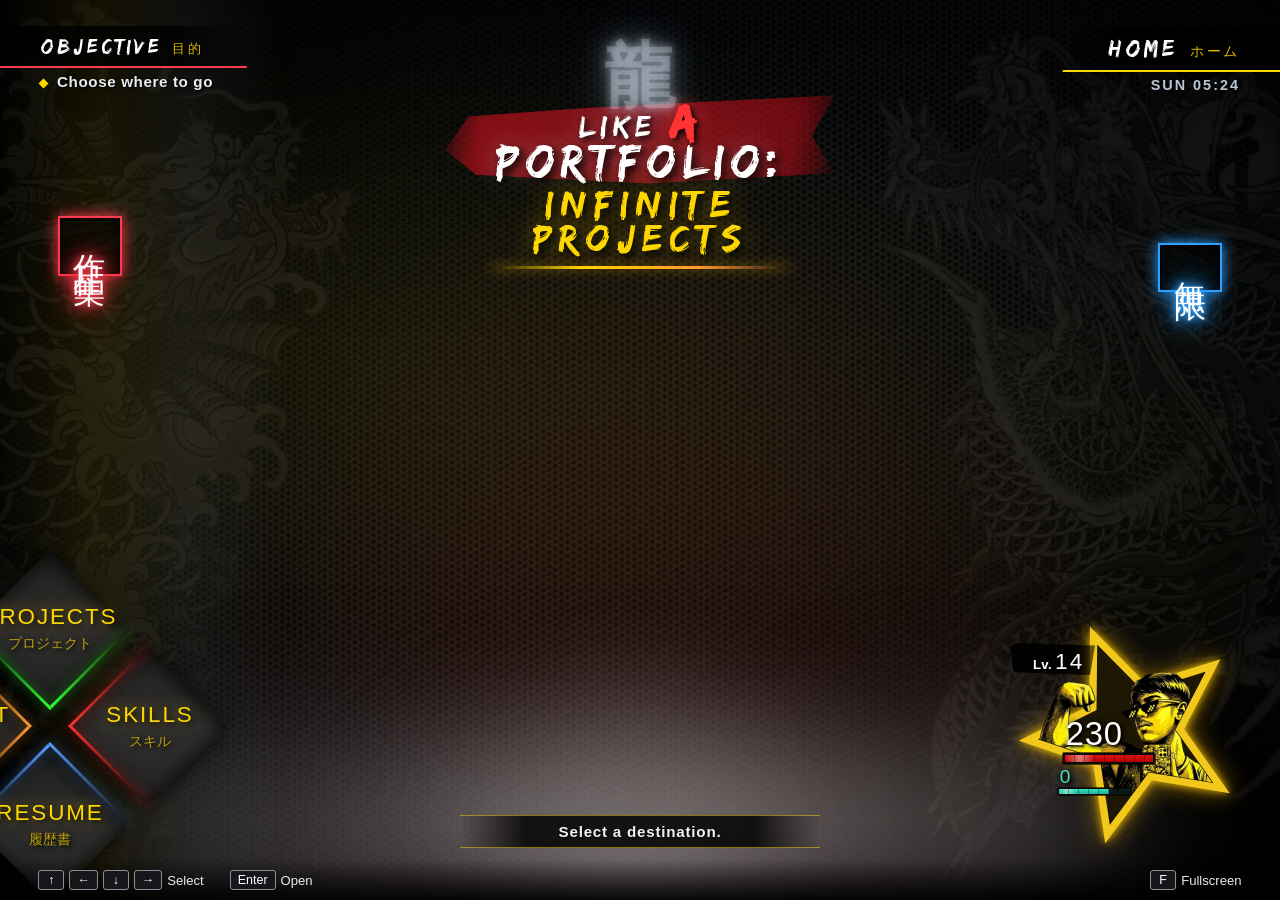
==== commit ce4d96d9: "newer transition and cleaned up UI" ====
--- a/homepage.html
+++ b/homepage.html
@@ -5,11 +5,15 @@
     <meta name="viewport" content="width=device-width, initial-scale=1.0">
     <title>Like A Portfolio: Infinite Projects</title>
     <link rel="stylesheet" href="css/style.css">
+    <!-- page transition: must stay in the <head> -->
+    <script src="js/nav.js"></script>
 </head>
 <body>
     <!-- Animated background elements -->
     <div class="bg-rays"></div>
     <div class="bg-pattern"></div>
+    <div class="bg-vignette"></div>
+    <div class="bg-beam"></div>
 
     <!-- Subtle fog at the very bottom -->
     <div class="fog-container">
@@ -127,7 +131,36 @@
         </div>
     </nav>
 
+    <!-- Vertical neon street signs, left and right (decoration only) -->
+    <div class="sign sign-left" aria-hidden="true"><span>作品集</span></div>
+    <div class="sign sign-right" aria-hidden="true"><span>無限</span></div>
+
+    <!-- HUD, top left: the current objective -->
+    <div class="objective" aria-hidden="true">
+        <span class="obj-tag"><b>OBJECTIVE</b><em>目的</em></span>
+        <span class="obj-text"><i></i>Choose where to go</span>
+    </div>
+
+<!-- Help line: describes whichever diamond you point at (script.js fills it in) -->
+    <div class="help-text" id="helpText" aria-live="polite">Select a destination.</div>
+
+    <!-- HUD, top right: where you are + the time (the clock is filled in by script.js) -->
+    <div class="hud-top" aria-hidden="true">
+        <div class="hud-area"><span class="hud-en">HOME</span><span class="hud-jp">ホーム</span></div>
+        <div class="hud-time" id="hudTime">&nbsp;</div>
+    </div>
+
+    <!-- Key hints, bottom (same bar as the other pages) -->
+    <footer class="hint-bar">
+        <span class="hint">
+            <kbd class="key">&uarr;</kbd><kbd class="key">&larr;</kbd><kbd class="key">&darr;</kbd><kbd class="key">&rarr;</kbd>
+            Select
+        </span>
+        <span class="hint"><kbd class="key key-wide">Enter</kbd> Open</span>
+        <span class="spacer"></span>
+        <span class="hint"><kbd class="key">F</kbd> Fullscreen</span>
+    </footer>
+
     <script src="js/script.js"></script>
-    <script src="js/nav.js"></script>
 </body>
 </html>
--- a/css/style.css
+++ b/css/style.css
@@ -826,3 +826,469 @@
         font-size: 0.7rem;
     }
 }
+
+
+/* =====================================================================
+   SPICE  -  extra polish for the home page (added on top, nothing above
+   was changed). Entrance animations, idle motion, coloured hover glows,
+   a HUD and a hint bar. All motion is switched off at the very bottom
+   for people who have "reduce motion" on.
+   ===================================================================== */
+
+@keyframes dropIn    { from { opacity: 0; transform: translateY(-18px); } }
+@keyframes popIn     { from { opacity: 0; transform: scale(0.6) translateY(14px); } }
+@keyframes riseIn    { from { opacity: 0; transform: translateY(40px); } }
+@keyframes slideIn   { from { opacity: 0; transform: translateX(-16px); } }
+@keyframes slideInR  { from { opacity: 0; transform: translateX(30px); } }
+@keyframes fadeUp    { from { opacity: 0; transform: translateY(8px); } }
+@keyframes lineGrow  { to { width: min(300px, 70vw); } }
+@keyframes redPulse  { 0%, 100% { transform: scale(1);    text-shadow: 3px 3px 6px #000, 0 0 20px rgba(255, 51, 51, 0.6); }
+                       50%      { transform: scale(1.08); text-shadow: 3px 3px 6px #000, 0 0 30px rgba(255, 51, 51, 0.95); } }
+@keyframes edgeBreathe { 0%, 100% { filter: brightness(0.9); } 50% { filter: brightness(1.7); } }
+@keyframes floatY    { 0%, 100% { transform: translateY(0); } 50% { transform: translateY(-7px); } }
+@keyframes starPulse {
+    0%, 100% { filter: drop-shadow(0 0 4px rgba(255, 204, 0, 0.9)) drop-shadow(0 0 12px rgba(255, 190, 0, 0.5)); }
+    50%      { filter: drop-shadow(0 0 6px rgba(255, 214, 0, 1))   drop-shadow(0 0 24px rgba(255, 190, 0, 0.8)); }
+}
+@keyframes twinkle   { 0%, 62%, 100% { opacity: 0; transform: scale(0.2) rotate(0deg); }
+                       76%           { opacity: 1; transform: scale(1.15) rotate(45deg); } }
+@keyframes barFill   { from { transform: scaleX(0); } }
+@keyframes barShine  { 0% { left: -45%; } 55%, 100% { left: 125%; } }
+@keyframes beamSweep { 0%, 55% { transform: translateX(-60vw) rotate(18deg); opacity: 0; }
+                       65%     { opacity: 1; }
+                       100%    { transform: translateX(170vw) rotate(18deg); opacity: 0; } }
+@keyframes dragonBreathe { 0%, 100% { opacity: 0.4; } 50% { opacity: 0.47; } }
+@keyframes ringPulse { from { transform: translate(-50%, -50%) rotate(45deg) scale(0.9); opacity: 0.9; }
+                       to   { transform: translate(-50%, -50%) rotate(45deg) scale(1.7); opacity: 0; } }
+
+/* ---------- background: dragons drift with the mouse, soft vignette, a light beam now and then ---------- */
+body::before {
+    transform: translate(var(--px, 0px), var(--py, 0px)) scale(1.04);
+    animation: dragonBreathe 10s ease-in-out infinite;
+}
+
+.bg-vignette {
+    position: fixed;
+    inset: 0;
+    z-index: 1;
+    pointer-events: none;
+    background: radial-gradient(ellipse at 50% 46%, transparent 42%, rgba(0, 0, 0, 0.7) 100%);
+}
+
+.bg-beam {
+    position: fixed;
+    top: -20%;
+    left: 0;
+    width: 22vw;
+    height: 140%;
+    z-index: 1;
+    pointer-events: none;
+    background: linear-gradient(90deg, transparent, rgba(255, 215, 0, 0.07), rgba(255, 255, 255, 0.05), transparent);
+    animation: beamSweep 16s ease-in-out infinite;
+}
+
+/* ---------- title: drops in line by line, a gold slash draws underneath, the red A breathes ---------- */
+.title-kanji { animation: dropIn 0.9s 0.1s ease-out backwards, tubeFlicker 7s 1s linear infinite; }
+.title-like-line  { animation: dropIn 0.7s 0.30s ease-out backwards; }
+.title-portfolio  { animation: dropIn 0.7s 0.45s ease-out backwards; }
+.title-infinite   { animation: dropIn 0.7s 0.65s ease-out backwards; }
+.title-projects   { animation: dropIn 0.7s 0.78s ease-out backwards; }
+
+.title-like-line .red-a {
+    display: inline-block;
+    animation: redPulse 3.2s 1.2s ease-in-out infinite;
+}
+
+.game-title::after {
+    content: '';
+    display: block;
+    width: 0;
+    height: 3px;
+    margin-top: 12px;
+    background: linear-gradient(90deg, transparent, #ffd700 30%, #ff9933 70%, transparent);
+    box-shadow: 0 0 12px rgba(255, 190, 0, 0.6);
+    animation: lineGrow 1s 1.1s ease-out forwards;
+}
+
+/* ---------- diamonds: pop in one by one, edges breathe, hover glows in each button's own colour ---------- */
+.diamond-btn-wrapper.top    { --c: #33ff33; --d: 0s;   }
+.diamond-btn-wrapper.left   { --c: #ff9933; --d: 0.6s; }
+.diamond-btn-wrapper.right  { --c: #ff3333; --d: 1.2s; }
+.diamond-btn-wrapper.bottom { --c: #5599ff; --d: 1.8s; }
+
+.diamond-btn-wrapper.top .diamond-btn    { animation: popIn 0.6s 0.55s cubic-bezier(0.2, 1.4, 0.4, 1) backwards; }
+.diamond-btn-wrapper.left .diamond-btn   { animation: popIn 0.6s 0.70s cubic-bezier(0.2, 1.4, 0.4, 1) backwards; }
+.diamond-btn-wrapper.right .diamond-btn  { animation: popIn 0.6s 0.85s cubic-bezier(0.2, 1.4, 0.4, 1) backwards; }
+.diamond-btn-wrapper.bottom .diamond-btn { animation: popIn 0.6s 1.00s cubic-bezier(0.2, 1.4, 0.4, 1) backwards; }
+
+.diamond-shape::before,
+.diamond-shape::after {
+    animation: edgeBreathe 4s var(--d, 0s) ease-in-out infinite;
+}
+
+/* a light streak sweeps across the diamond on hover / keyboard selection */
+.diamond-shape {
+    background:
+        linear-gradient(115deg, transparent 38%, rgba(255, 255, 255, 0.22) 50%, transparent 62%) -160% 0 / 260% 100% no-repeat,
+        linear-gradient(135deg, rgba(35, 35, 35, 0.85) 0%, rgba(50, 50, 50, 0.90) 50%, rgba(35, 35, 35, 0.85) 100%);
+    transition: all 0.3s ease, background-position 0.9s ease;
+}
+
+.diamond-btn:hover .diamond-shape,
+.diamond-btn:focus-visible .diamond-shape {
+    background-position: 160% 0, 0 0;
+}
+
+.diamond-btn:hover .diamond-shape {
+    box-shadow:
+        0 0 34px color-mix(in srgb, var(--c, #ffd700) 75%, transparent),
+        0 0 64px color-mix(in srgb, var(--c, #ffd700) 30%, transparent),
+        inset 0 4px 25px rgba(0, 0, 0, 0.9),
+        0 8px 30px rgba(0, 0, 0, 0.8);
+}
+
+.diamond-btn:focus-visible { outline: none; }
+
+.diamond-btn:focus-visible .diamond-shape {
+    transform: translate(-50%, -50%) rotate(45deg) scale(1.1);
+    box-shadow:
+        0 0 0 2px rgba(255, 237, 78, 0.95),
+        0 0 34px color-mix(in srgb, var(--c, #ffd700) 75%, transparent),
+        inset 0 4px 20px rgba(0, 0, 0, 0.8);
+}
+
+.diamond-btn:focus-visible .btn-text-en {
+    color: #FFED4E;
+    text-shadow: 0 0 25px rgba(255, 237, 78, 1), 3px 3px 6px #000;
+}
+
+/* click: a ring flies out of the diamond (added by script.js) */
+.ring-pulse {
+    position: absolute;
+    top: 50%;
+    left: 50%;
+    width: 120px;
+    height: 120px;
+    border: 2px solid var(--c, #ffd700);
+    pointer-events: none;
+    animation: ringPulse 0.6s ease-out forwards;
+}
+
+/* ---------- character: floats, glows, sparkles, bars fill up ---------- */
+.character-section { animation: riseIn 0.9s 0.3s ease-out backwards; }
+
+.character-star-frame { animation: floatY 6s 1.4s ease-in-out infinite; }
+
+.star-bg { animation: starPulse 3.6s ease-in-out infinite; }
+
+.character-star-frame::before,
+.character-star-frame::after {
+    content: '';
+    position: absolute;
+    z-index: 4;
+    width: calc(18px * var(--s));
+    height: calc(18px * var(--s));
+    margin: calc(-9px * var(--s)) 0 0 calc(-9px * var(--s));
+    background: #fffbe0;
+    clip-path: polygon(50% 0, 60% 40%, 100% 50%, 60% 60%, 50% 100%, 40% 60%, 0 50%, 40% 40%);
+    filter: drop-shadow(0 0 4px #ffd700);
+    opacity: 0;
+    pointer-events: none;
+}
+
+.character-star-frame::before { left: 88%; top: 20%; animation: twinkle 4.2s 1.8s ease-in-out infinite; }
+.character-star-frame::after  { left: 8%;  top: 52%; animation: twinkle 4.2s 3.4s ease-in-out infinite; }
+
+.character-image { transition: transform 0.4s ease; }
+.character-star-frame:hover .character-image { transform: translateY(-3px) scale(1.03); }
+.character-star-frame:hover .star-bg { animation-duration: 1.6s; }
+
+.level-badge { animation: slideIn 0.6s 1s ease-out backwards; }
+.hp-section, .mp-section { animation: fadeUp 0.6s 0.8s ease-out backwards; }
+
+.hp-fill, .mp-fill { transform-origin: left center; }
+.hp-fill { animation: barFill 1.3s 0.9s cubic-bezier(0.2, 0.8, 0.2, 1) backwards; }
+.mp-fill { animation: barFill 1.3s 1.1s cubic-bezier(0.2, 0.8, 0.2, 1) backwards; }
+
+/* little segments on the bars + a moving shine */
+.hp-bar::after,
+.mp-bar::after {
+    content: '';
+    position: absolute;
+    inset: 0;
+    background: repeating-linear-gradient(90deg, transparent 0 9px, rgba(0, 0, 0, 0.35) 9px 10px);
+    pointer-events: none;
+}
+
+.hp-fill::after,
+.mp-fill::after {
+    content: '';
+    position: absolute;
+    top: 0;
+    bottom: 0;
+    width: 35%;
+    background: linear-gradient(90deg, transparent, rgba(255, 255, 255, 0.45), transparent);
+    animation: barShine 4s 2.4s linear infinite;
+}
+
+/* ---------- HUD (top right) ---------- */
+.hud-top {
+    position: fixed;
+    top: 26px;
+    right: 0;
+    z-index: 10;
+    display: flex;
+    flex-direction: column;
+    align-items: flex-end;
+    gap: 5px;
+    pointer-events: none;
+    animation: slideInR 0.8s 0.5s ease-out backwards;
+}
+
+.hud-area {
+    display: flex;
+    align-items: baseline;
+    gap: 12px;
+    padding: 8px 40px 8px 46px;
+    background: linear-gradient(90deg, transparent, rgba(0, 0, 0, 0.8) 30%);
+    border-bottom: 2px solid #ffd700;
+    clip-path: polygon(18px 0, 100% 0, 100% 100%, 0 100%);
+}
+
+.hud-en {
+    font-family: 'Edo SZ', 'Impact', sans-serif;
+    font-size: 1.5rem;
+    letter-spacing: 0.14em;
+    color: #ffffff;
+    text-shadow: 2px 2px 4px #000;
+}
+
+.hud-jp {
+    font-size: 0.85rem;
+    letter-spacing: 0.2em;
+    color: rgba(255, 215, 0, 0.85);
+}
+
+.hud-time {
+    padding-right: 40px;
+    font: 600 0.9rem 'Segoe UI', Arial, sans-serif;
+    letter-spacing: 0.14em;
+    color: #b9c6d6;
+    text-shadow: 1px 1px 3px #000;
+}
+
+/* ---------- hint bar (bottom) ---------- */
+.hint-bar {
+    position: fixed;
+    left: 0;
+    right: 0;
+    bottom: 0;
+    z-index: 20;
+    height: 40px;
+    display: flex;
+    align-items: center;
+    gap: 26px;
+    padding: 0 3vw;
+    background: linear-gradient(to top, rgba(0, 0, 0, 0.88), rgba(0, 0, 0, 0));
+    font: 0.82rem 'Segoe UI', Arial, sans-serif;
+    color: #e9e9ee;
+    animation: fadeUp 0.6s 1.2s ease-out backwards;
+}
+
+.hint-bar .spacer { flex: 1; }
+
+.hint-bar .hint {
+    display: flex;
+    align-items: center;
+    gap: 5px;
+}
+
+.hint-bar .key {
+    min-width: 26px;
+    padding: 2px 7px;
+    border: 1px solid #8d8d95;
+    border-radius: 3px;
+    background: #17171b;
+    box-shadow: 0 2px 0 #050507;
+    color: #ffffff;
+    font: 0.78rem 'Segoe UI', Arial, sans-serif;
+    text-align: center;
+    line-height: 1.2;
+}
+
+.hint-bar .key-wide { min-width: 44px; }
+
+@media (max-width: 900px) {
+    .hud-top, .hint-bar { display: none; }
+}
+
+/* ---------- reduce motion ---------- */
+@media (prefers-reduced-motion: reduce) {
+    body::before, .bg-beam, .title-kanji, .title-like-line, .title-portfolio, .title-infinite, .title-projects,
+    .title-like-line .red-a, .diamond-btn-wrapper .diamond-btn, .diamond-shape::before, .diamond-shape::after,
+    .character-section, .character-star-frame, .star-bg, .character-star-frame::before, .character-star-frame::after,
+    .level-badge, .hp-section, .mp-section, .hp-fill, .mp-fill, .hp-fill::after, .mp-fill::after,
+    .hud-top, .hint-bar { animation: none; }
+
+    .game-title::after { width: min(300px, 70vw); animation: none; }
+}
+
+
+
+/* =====================================================================
+   SPICE 2  -  more Yakuza: red brush stroke under the title, neon street
+   signs, an objective card and a help line.
+   ===================================================================== */
+
+@keyframes brushIn {
+    from { clip-path: polygon(0 62%, 0 24%, 0 14%, 0 0, 0 46%, 0 88%, 0 100%, 0 90%); opacity: 0; }
+}
+@keyframes signFlicker {
+    0%, 100% { opacity: 1; }
+    41% { opacity: 1; } 42% { opacity: 0.35; } 43% { opacity: 1; } 45% { opacity: 0.5; } 46% { opacity: 1; }
+    80% { opacity: 1; } 81% { opacity: 0.6; } 82% { opacity: 1; }
+}
+@keyframes helpIn  { from { opacity: 0; } }
+
+/* ---------- title: a red brush stroke behind the lettering ---------- */
+.title-main::before {
+    content: '';
+    position: absolute;
+    z-index: -1;
+    left: -50px;
+    right: -50px;
+    top: -4px;
+    bottom: -2px;
+    background: linear-gradient(100deg,
+        rgba(120, 8, 16, 0) 0%, rgba(176, 16, 28, 0.62) 10%, rgba(200, 26, 36, 0.5) 55%, rgba(150, 10, 20, 0.58) 88%, rgba(120, 8, 16, 0) 100%);
+    clip-path: polygon(0 62%, 6% 24%, 38% 14%, 100% 0, 94% 46%, 100% 88%, 52% 100%, 8% 90%);
+    filter: drop-shadow(0 0 14px rgba(200, 20, 30, 0.45));
+    animation: brushIn 0.7s 0.25s ease-out backwards;
+}
+
+/* red glow from the street at the bottom corners */
+.bg-vignette {
+    background:
+        radial-gradient(ellipse at 50% 46%, transparent 42%, rgba(0, 0, 0, 0.7) 100%),
+        radial-gradient(ellipse at 50% 125%, rgba(170, 20, 24, 0.22), transparent 60%);
+}
+
+/* ---------- neon street signs ---------- */
+.sign {
+    position: fixed;
+    z-index: 4;
+    padding: 0.7em 0.5em;
+    background: rgba(0, 0, 0, 0.55);
+    border: 2px solid var(--neon);
+    box-shadow: 0 0 14px var(--neon), inset 0 0 14px rgba(0, 0, 0, 0.8);
+    pointer-events: none;
+    animation: signFlicker 7s steps(1) infinite, fadeUp 0.8s 0.9s ease-out backwards;
+}
+
+.sign {
+    writing-mode: vertical-rl;
+    text-orientation: upright;
+}
+
+.sign span {
+    display: inline;
+    font-family: 'Edo SZ', 'Yu Gothic', 'Meiryo', sans-serif;
+    font-size: 2rem;
+    letter-spacing: 0.35em;
+    color: #ffffff;
+    text-shadow: 0 0 6px var(--neon), 0 0 16px var(--neon), 0 0 34px var(--neon);
+}
+
+.sign-left  { left: 4.5vw;  top: 24%; --neon: #ff3b4e; }
+.sign-right { right: 4.5vw; top: 27%; --neon: #2fa0ff; animation-delay: 2.2s, 1.1s; }
+
+/* ---------- objective card (top left) ---------- */
+.objective {
+    position: fixed;
+    top: 26px;
+    left: 0;
+    z-index: 10;
+    display: flex;
+    flex-direction: column;
+    align-items: flex-start;
+    gap: 5px;
+    pointer-events: none;
+    animation: slideIn 0.8s 0.5s ease-out backwards;
+}
+
+.obj-tag {
+    display: flex;
+    align-items: baseline;
+    gap: 10px;
+    padding: 8px 44px 8px 40px;
+    background: linear-gradient(270deg, transparent, rgba(0, 0, 0, 0.8) 30%);
+    border-bottom: 2px solid #ff3b4e;
+    clip-path: polygon(0 0, calc(100% - 18px) 0, 100% 100%, 0 100%);
+}
+
+.obj-tag b {
+    font-family: 'Edo SZ', 'Impact', sans-serif;
+    font-size: 1.3rem;
+    font-weight: 400;
+    letter-spacing: 0.14em;
+    color: #ffffff;
+    text-shadow: 2px 2px 4px #000;
+}
+
+.obj-tag em {
+    font-style: normal;
+    font-size: 0.82rem;
+    letter-spacing: 0.2em;
+    color: rgba(255, 215, 0, 0.85);
+}
+
+.obj-text {
+    padding-left: 40px;
+    font: 600 0.95rem 'Segoe UI', Arial, sans-serif;
+    letter-spacing: 0.04em;
+    color: #e9eef5;
+    text-shadow: 1px 1px 3px #000;
+}
+
+.obj-text i {
+    display: inline-block;
+    width: 7px;
+    height: 7px;
+    margin-right: 10px;
+    background: #ffd700;
+    transform: rotate(45deg);
+    animation: edgeBreathe 2.4s ease-in-out infinite;
+}
+
+/* ---------- help line ---------- */
+.help-text {
+    position: fixed;
+    left: 50%;
+    bottom: 52px;
+    z-index: 10;
+    min-width: 360px;
+    padding: 7px 40px;
+    transform: translateX(-50%);
+    text-align: center;
+    background: linear-gradient(90deg, transparent, rgba(0, 0, 0, 0.82) 18%, rgba(0, 0, 0, 0.82) 82%, transparent);
+    border-top: 1px solid rgba(255, 215, 0, 0.5);
+    border-bottom: 1px solid rgba(255, 215, 0, 0.5);
+    font: 600 0.95rem 'Segoe UI', Arial, sans-serif;
+    letter-spacing: 0.05em;
+    color: #f1f4f8;
+    text-shadow: 1px 1px 3px #000;
+    pointer-events: none;
+    animation: helpIn 0.6s 1.3s ease-out backwards;
+}
+
+/* smaller screens: the left side is needed by the menu, so these step aside */
+@media (max-width: 1100px) { .sign { display: none; } }
+@media (max-width: 900px)  { .objective, .help-text { display: none; } }
+
+@media (prefers-reduced-motion: reduce) {
+    .title-main::before, .sign, .objective, .obj-text i, .help-text { animation: none; }
+}
+
+
+/* the red brush stroke sits behind the kanji and all the lettering */
+.title-main { z-index: auto; }
